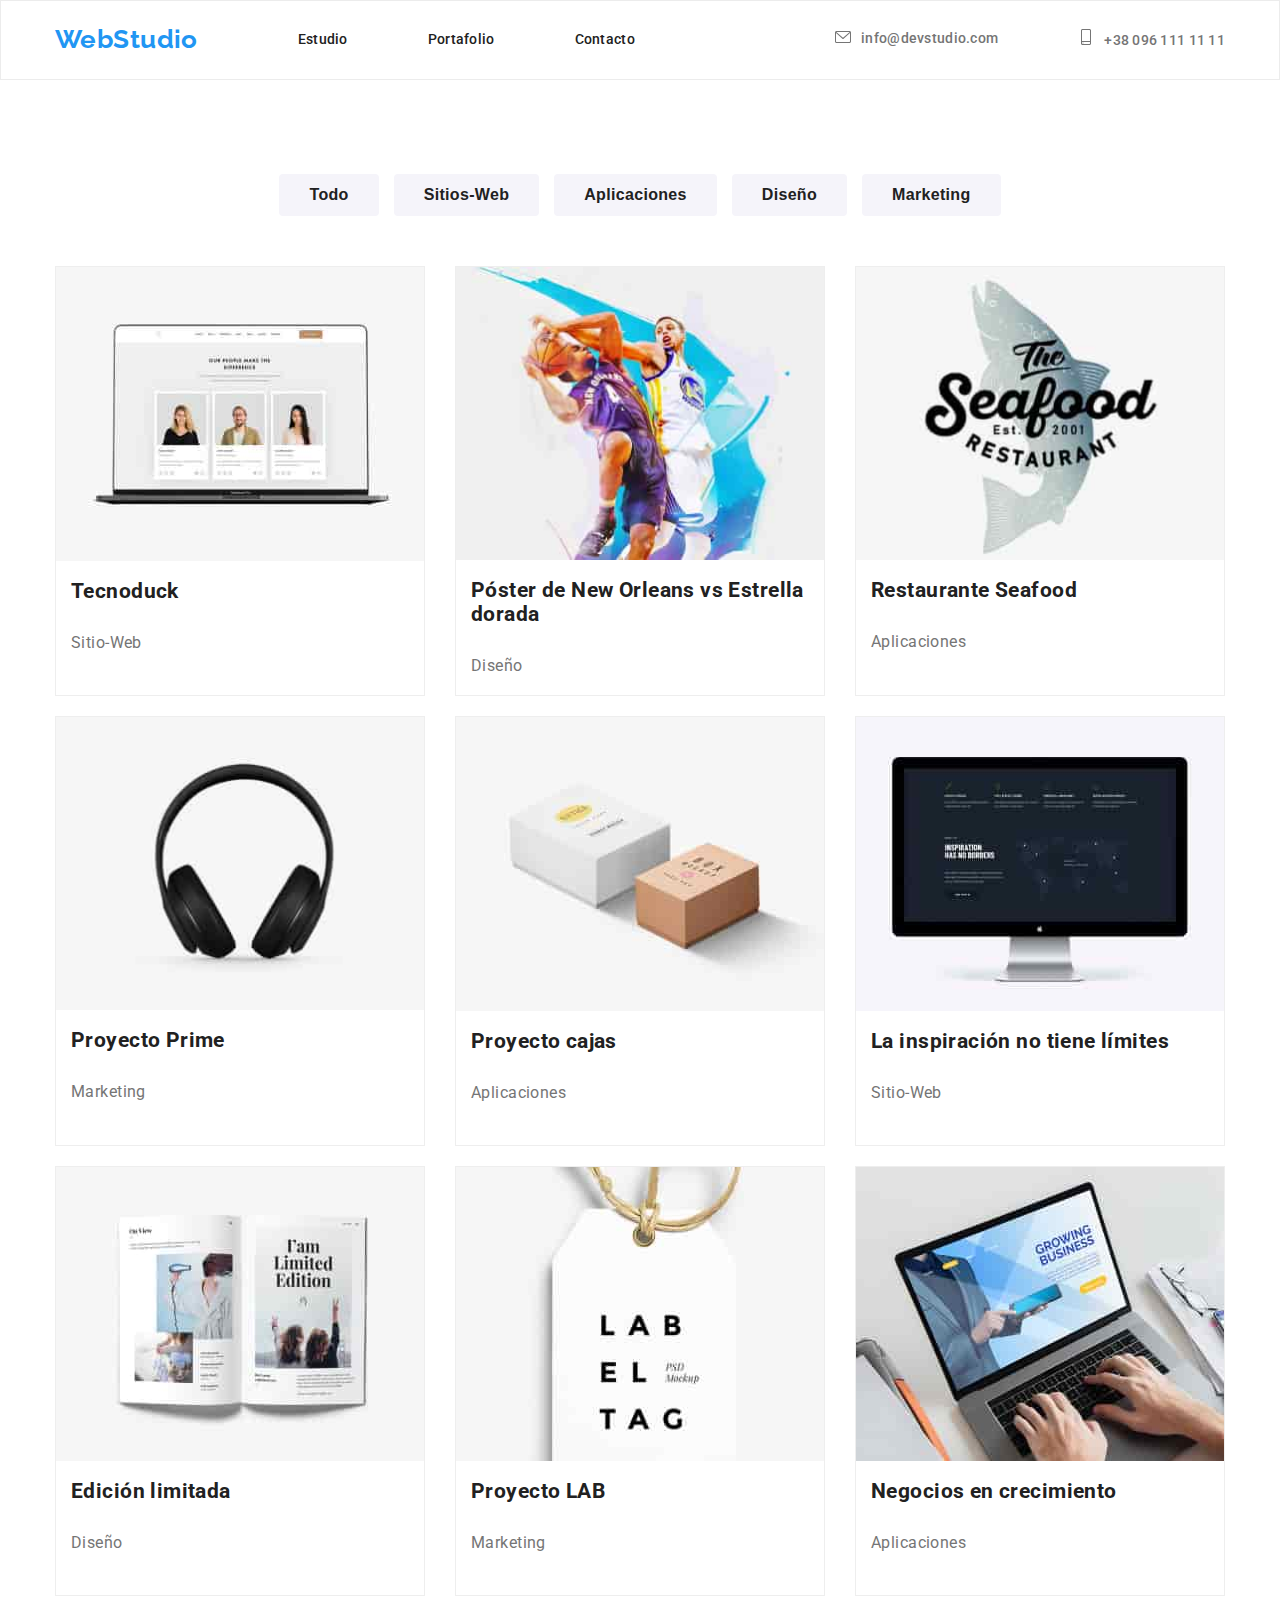
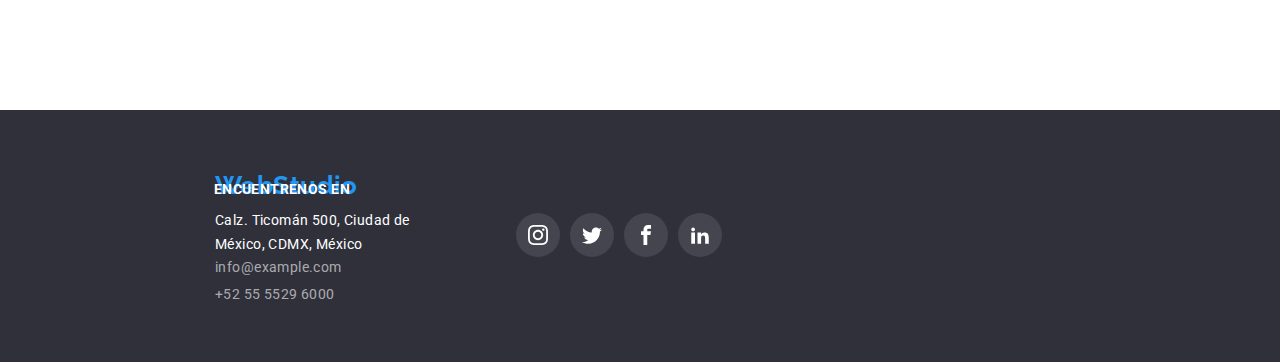
==== portfolio.html @ a0af21d0 "Update 1" ====
<!DOCTYPE html>
<html lang="en">

<head>
  <meta charset="UTF-8">
  <meta http-equiv="X-UA-Compatible" content="IE=edge">
  <meta name="viewport" content="width=device-width, initial-scale=1.0">
  <title>WebStudio</title>
  <link rel="stylesheet" href="./css/styles.css">
  <link rel="stylesheet" href="node_modules/modern-normalize/modern-normalize.css">

</head>

<body>
    <!-- Header section -->
    <header class="page-header">
      <div class="container">
        <nav>
          <!-- Logo  -->
          <a class="logo" href="./index.html">WebStudio</a>
          <!-- menu  -->
          <ul class="nav-menu list">
            <li><a class="page current" href="./index.html">Estudio</a></li>
            <li><a class="page" href="./portfolio.html">Portafolio</a></li>
            <li><a class="page" href="">Contacto</a></li>
          </ul>
        </nav>
        <!-- contacts  -->
        <ul class="contacts-menu list">
          <li><svg width="16" height="12" viewBox="0 0 16 12" fill="none" xmlns="http://www.w3.org/2000/svg">
            <path d="M14.5 0H1.50001C0.672854 0 0 0.672853 0 1.50001V10.5C0 11.3271 0.672854 12 1.50001 12H14.5C15.3271 12 16 11.3271 16 10.5V1.50001C16 0.672853 15.3271 0 14.5 0ZM14.5 0.999994C14.5679 0.999994 14.6325 1.01409 14.6916 1.0387L8 6.83838L1.30833 1.0387C1.36742 1.01412 1.43204 0.999994 1.49998 0.999994H14.5ZM14.5 11H1.50001C1.22414 11 0.999996 10.7759 0.999996 10.5V2.09521L7.67236 7.87792C7.76661 7.95944 7.8833 7.99999 8 7.99999C8.1167 7.99999 8.23339 7.95948 8.32764 7.87792L15 2.09521V10.5C15 10.7759 14.7759 11 14.5 11Z" fill="#757575"/>
            </svg><a class="item" href="#">info@devstudio.com</a></li>
          <li><svg width="10" height="16" viewBox="0 0 10 16" fill="none" xmlns="http://www.w3.org/2000/svg">
            <path d="M8.5 0H1.5C0.672848 0 0 0.672848 0 1.5V14.5C0 15.3272 0.672848 16 1.5 16H8.5C9.32715 16 10 15.3272 10 14.5V1.5C10 0.672848 9.32715 0 8.5 0ZM1.5 1H8.5C8.77588 1 9 1.22412 9 1.5V12H1V1.5C1 1.22412 1.22412 1 1.5 1ZM8.5 15H1.5C1.22412 15 1 14.7759 1 14.5V13H9V14.5C9 14.7759 8.77588 15 8.5 15Z" fill="#757575"/>
            <path d="M2.35355 13.7389C2.54882 13.9213 2.54882 14.2169 2.35355 14.3992C2.15828 14.5816 1.84172 14.5816 1.64645 14.3992C1.45118 14.2169 1.45118 13.9213 1.64645 13.7389C1.84172 13.5566 2.15828 13.5566 2.35355 13.7389Z" fill="#757575"/>
            </svg><a class="item" href="#">+38 096 111 11 11</a></li>
        </ul>
      </div>
    </header>
  </header>

  <main>
    <section class="section portfolio">
      <div class="container">
        <!-- Menu tabs  -->
        <ul class="menu  list">
          <li><button class="button" type="button">Todo</button></li>
          <li><button class="button" type="button">Sitios-web</button></li>
          <li><button class="button" type="button">Aplicaciones</button></li>
          <li><button class="button" type="button">Diseño</button></li>
          <li><button class="button" type="button">Marketing</button></li>
        </ul>

        <!-- card list  -->
        <ul class="list cards">
          <li>
            <a href="#" class="link">
              <div class="card-img">
              <img class="image" src="./images/tecnoduck.jpg" alt="TecnoCrack website" width="370">
              <div class="card-animation">
                Tecnoduck es una plataforma de distribución de coronavirus 
                de última generación. Las compañías usan esta plataforma para 
                el espionaje digital y los ataques a los servidores seguros de la competencia.
              </div>
            </div>
              <h2 class="portfolio-title">Tecnoduck</h2>
              <p class="portfolio-text">Sitio-Web</p>
            </a>
          </li>

          <li>
            <a href="#" class="link">
              <img src="./images/poster.jpg" alt="Poster New Orlean vs Golden Star" width="100%">
              <h2 class="portfolio-title">Póster de New Orleans vs Estrella dorada</h2>
              <p class="portfolio-text">Diseño</p>
            </a>
          </li>

          <li>
            <a href="#" class="link">
              <img src="./images/restaurant_seafood.jpg" alt="Seafood Restaurant App" width="100%">
              <h2 class="portfolio-title">Restaurante Seafood</h2>
              <p class="portfolio-text">Aplicaciones</p>
            </a>
          </li>

          <li>
            <a href="#" class="link">
              <img src="./images/project_prime.jpg" alt="Project Prime Marketing" width="100%">
              <h2 class="portfolio-title">Proyecto Prime</h2>
              <p class="portfolio-text">Marketing</p>
            </a>
          </li>

          <li>
            <a href="#" class="link">
              <img src="./images/project_boxes.jpg" alt="Project Boxes App" width="370">
              <h2 class="portfolio-title">Proyecto cajas</h2>
              <p class="portfolio-text">Aplicaciones</p>
            </a>
          </li>

          <li>
            <a href="#" class="link">
              <img src="./images/web_site.jpg" alt="Inspiration has no Borders" width="370">
              <h2 class="portfolio-title">La inspiración no tiene límites</h2>
              <p class="portfolio-text">Sitio-Web</p>
            </a>
          </li>

          <li>
            <a href="#" class="link">
              <img src="./images/limited_edition.jpg" alt="Limited Edition Design" width="370">
              <h2 class="portfolio-title">Edición limitada</h2>
              <p class="portfolio-text">Diseño</p>
            </a>
          </li>

          <li>
            <a href="#" class="link">
              <img src="./images/project_lab.jpg" alt="Project LAB MArketing" width="370">
              <h2 class="portfolio-title">Proyecto LAB</h2>
              <p class="portfolio-text">Marketing</p>
            </a>
          </li>

          <li>
            <a href="#" class="link">
              <img src="./images/growing_business.jpg" alt="Growing Bussines App" width="370">
              <h2 class="portfolio-title">Negocios en crecimiento</h2>
              <p class="portfolio-text">Aplicaciones</p>
            </a>
          </li>
        </ul>
      </div>

    </section>
  </main>

  <footer>
    <div class="container">
      <a class="logo" href="">WebStudio</a>
      <address>
        <ul>
          <li>
            <a class="direction" href="#" target="_blank" rel="noopener noreferrer"> Calz. Ticomán 500, Ciudad de <br />
              México, CDMX, México</a>
          </li>
          <li>
            <a class="contact" href="mailto:info@devstudio.com">info@example.com</a>
          </li>
          <li>
            <a class="contact" href="tel:380961111111">+52 55 5529 6000</a>
          </li>
        </ul>
      </address>
    </div>
    <div class="container">
      <p class="paragraph-footer-two">ENCUENTRENOS EN</p>
      <ul class="footer-icons footer-icons-two">
        <!-- icon instagram -->
        <li class="icons">
          <svg version="1.1" xmlns="http://www.w3.org/2000/svg" width="20" height="20" viewBox="0 0 32 32"> 
          <path d="M16 2.881c4.275 0 4.781 0.019 6.462 0.094 1.563 0.069 2.406 0.331 2.969 0.55 0.744 0.288 1.281 0.638 1.837 1.194 0.563 0.563 0.906 1.094 1.2 1.838 0.219 0.563 0.481 1.412 0.55 2.969 0.075 1.688 0.094 2.194 0.094 6.463s-0.019 4.781-0.094 6.463c-0.069 1.563-0.331 2.406-0.55 2.969-0.288 0.744-0.637 1.281-1.194 1.837-0.563 0.563-1.094 0.906-1.837 1.2-0.563 0.219-1.413 0.481-2.969 0.55-1.688 0.075-2.194 0.094-6.463 0.094s-4.781-0.019-6.463-0.094c-1.563-0.069-2.406-0.331-2.969-0.55-0.744-0.288-1.281-0.637-1.838-1.194-0.563-0.563-0.906-1.094-1.2-1.837-0.219-0.563-0.481-1.413-0.55-2.969-0.075-1.688-0.094-2.194-0.094-6.463s0.019-4.781 0.094-6.463c0.069-1.563 0.331-2.406 0.55-2.969 0.288-0.744 0.638-1.281 1.194-1.838 0.563-0.563 1.094-0.906 1.838-1.2 0.563-0.219 1.412-0.481 2.969-0.55 1.681-0.075 2.188-0.094 6.463-0.094zM16 0c-4.344 0-4.887 0.019-6.594 0.094-1.7 0.075-2.869 0.35-3.881 0.744-1.056 0.412-1.95 0.956-2.837 1.85-0.894 0.888-1.438 1.781-1.85 2.831-0.394 1.019-0.669 2.181-0.744 3.881-0.075 1.713-0.094 2.256-0.094 6.6s0.019 4.887 0.094 6.594c0.075 1.7 0.35 2.869 0.744 3.881 0.413 1.056 0.956 1.95 1.85 2.837 0.887 0.887 1.781 1.438 2.831 1.844 1.019 0.394 2.181 0.669 3.881 0.744 1.706 0.075 2.25 0.094 6.594 0.094s4.888-0.019 6.594-0.094c1.7-0.075 2.869-0.35 3.881-0.744 1.050-0.406 1.944-0.956 2.831-1.844s1.438-1.781 1.844-2.831c0.394-1.019 0.669-2.181 0.744-3.881 0.075-1.706 0.094-2.25 0.094-6.594s-0.019-4.887-0.094-6.594c-0.075-1.7-0.35-2.869-0.744-3.881-0.394-1.063-0.938-1.956-1.831-2.844-0.887-0.887-1.781-1.438-2.831-1.844-1.019-0.394-2.181-0.669-3.881-0.744-1.712-0.081-2.256-0.1-6.6-0.1v0z"></path>
          <path d="M16 7.781c-4.537 0-8.219 3.681-8.219 8.219s3.681 8.219 8.219 8.219 8.219-3.681 8.219-8.219c0-4.537-3.681-8.219-8.219-8.219zM16 21.331c-2.944 0-5.331-2.387-5.331-5.331s2.387-5.331 5.331-5.331c2.944 0 5.331 2.387 5.331 5.331s-2.387 5.331-5.331 5.331z"></path>
          <path d="M26.462 7.456c0 1.060-0.859 1.919-1.919 1.919s-1.919-0.859-1.919-1.919c0-1.060 0.859-1.919 1.919-1.919s1.919 0.859 1.919 1.919z"></path>
          </svg>
        </li>
          <!-- icon twitter -->
        <li class="icons">
          <svg version="1.1" xmlns="http://www.w3.org/2000/svg" width="20" height="20" viewBox="0 0 32 32">
          <path d="M32 7.075c-1.175 0.525-2.444 0.875-3.769 1.031 1.356-0.813 2.394-2.1 2.887-3.631-1.269 0.75-2.675 1.3-4.169 1.594-1.2-1.275-2.906-2.069-4.794-2.069-3.625 0-6.563 2.938-6.563 6.563 0 0.512 0.056 1.012 0.169 1.494-5.456-0.275-10.294-2.888-13.531-6.862-0.563 0.969-0.887 2.1-0.887 3.3 0 2.275 1.156 4.287 2.919 5.463-1.075-0.031-2.087-0.331-2.975-0.819 0 0.025 0 0.056 0 0.081 0 3.181 2.263 5.838 5.269 6.437-0.55 0.15-1.131 0.231-1.731 0.231-0.425 0-0.831-0.044-1.237-0.119 0.838 2.606 3.263 4.506 6.131 4.563-2.25 1.762-5.075 2.813-8.156 2.813-0.531 0-1.050-0.031-1.569-0.094 2.913 1.869 6.362 2.95 10.069 2.95 12.075 0 18.681-10.006 18.681-18.681 0-0.287-0.006-0.569-0.019-0.85 1.281-0.919 2.394-2.075 3.275-3.394z"></path>
          </svg>
          </li>
          <!-- icon facebook -->
        <li class="icons">
          <svg version="1.1" xmlns="http://www.w3.org/2000/svg" width="20" height="20" viewBox="0 0 32 32">
          <path d="M19 6h5v-6h-5c-3.86 0-7 3.14-7 7v3h-4v6h4v16h6v-16h5l1-6h-6v-3c0-0.542 0.458-1 1-1z"></path>
          </svg>
        </li>
         <!-- icon linkedin -->
         <li class="icons">
          <svg version="1.1" xmlns="http://www.w3.org/2000/svg" width="20" height="20" viewBox="0 0 32 32">
          <path d="M12 12h5.535v2.837h0.079c0.77-1.381 2.655-2.837 5.464-2.837 5.842 0 6.922 3.637 6.922 8.367v9.633h-5.769v-8.54c0-2.037-0.042-4.657-3.001-4.657-3.005 0-3.463 2.218-3.463 4.509v8.688h-5.767v-18z"></path>
          <path d="M2 12h6v18h-6v-18z"></path>
          <path d="M8 7c0 1.657-1.343 3-3 3s-3-1.343-3-3c0-1.657 1.343-3 3-3s3 1.343 3 3z"></path>
          </svg>  
         </li>
      </ul>
    </div>
  </footer>
</body>

</html>
---- css/styles.css ----
@import url("https://fonts.googleapis.com/css2?family=Raleway:wght@700&display=swap");
@import url("https://fonts.googleapis.com/css2?family=Roboto:wght@400;500;700;900&display=swap");

:root {
  --primary-black-color: #212121;
  --primary-text-color: #757575;
  --primary-white-color: #ffffff;

  --accent-color: #2196f3;
  --background-black: #2f303a;
  --background-gray: #f5f4fa;
  --button-filter: #f5f4fa;
  --button-primary-hover: #188ce8;
  --logo-black: #000000;
  --text-white-opacity: #ffffff99;

  --container-padding: calc((100% - 1200px) / 2);
}
* {
  margin: 0;
  padding: 0;
  box-sizing: border-box;
}
body {
  background-color: var(--primary-white-color);
  color: var(--primary-text-color);
  font-family: "Roboto", sans-serif;
  font-size: 14px;
  letter-spacing: 0.03em;
}
a {
  text-decoration: none;
}
section {
  padding: 94px 0;
}

.logo {
  color: var(--accent-color);
  font-family: "Raleway", sans-serif;
  font-size: 26px;
  font-weight: 700;
  line-height: 1.2;
  text-decoration: none;
}
.logo-black {
  color: var(--logo-black);
}
.logo-white {
  color: var(--primary-white-color);
}
.section > h2 {
  color: var(--primary-black-color);
  font-size: 32px;
  font-weight: 700px;
  padding: 30px 0;
  text-align: center;
}
.no-top-pading {
  padding-top: 0;
}

/* ----------- Header section ----------- */
header {
  height: 80px;
}

header .container {
  display: flex;
  justify-content: space-between;
  align-items: center;

  height: 100%;
}
header .container nav {
  display: flex;
  align-items: center;
  gap: 100px;
}
header .container nav .logo {
  color: var(--accent-color);
  font-family: "Raleway", sans-serif;
  font-size: 26px;
  font-weight: 700;
  line-height: 1.2;
  text-decoration: none;
}
header .container nav .nav-menu {
  display: flex;
  list-style: none;
  gap: 80px;
}
header .container nav .nav-menu .page {
  color: var(--primary-black-color);
  font-weight: 500;
  font-size: 14px;
  line-height: 1.4;

  letter-spacing: 0.02em;
  text-decoration: none;
  text-transform: capitalize;
}

header .container .contacts-menu {
  display: flex;
  list-style: none;
  gap: 80px;
}
header .container .contacts-menu .item {
  color: var(--primary-text-color);
  font-weight: 500;
  font-size: 14px;
  line-height: 1.4;
  letter-spacing: 0.02em;
  text-decoration: none;
  align-items: center;
  gap: 5px;
}
header .container .contacts-menu svg {
  width: 16px; 
  margin-right: 10px;
 }
 header .container .contacts-menu :hover svg path {
  fill: var(--accent-color); 
 }
header .container nav .nav-menu .page:hover,
header .container nav .nav-menu .page:focus,
header .container .contacts-menu .item:hover,
header .container .contacts-menu .item:focus {
  color: var(--accent-color);
}

header {
  border: 1px solid #ececec;
}
/* ----------- Section soluciones eficaces para su negocio ----------- */
.hero {
  background-color: var(--primary-black-color);
  padding: 200px var(--container-padding);
  background: linear-gradient(#2f303a66, #2f303a66),
    url("../images/background_image.jpg");
    background-repeat: no-repeat;
  width: 1600px;
  height: 600px;
  text-align: center;
}
.hero .hero-title {
  /* width: 500px;
  margin: 20px auto;
  color: var(--primary-white-color);
  font-size: 44px;
  text-transform: uppercase;
  letter-spacing: 0.06em; */
  color: #ffffff;
  font-weight: 900;
  font-size: 44px;
  line-height: 1.3;
  text-align: center;
  letter-spacing: 0.06em;
  text-transform: uppercase;
  position: absolute;
  width: 696px;
  height: 120px;
  left: 448px;
  top: 280px;
}

.button-primary {
  background-color: var(--accent-color);
  color: var(--primary-white-color);
  font-size: 16px;
  font-weight: 700;
  position: absolute;
  width: 200px;
  height: 50px;
  left: 666px;
  top: 430px;
  border: none;
  outline: none;
  border-radius: 4px;
}
.button-primary:hover {
  background-color: var(--button-primary-hover);
  cursor: pointer;
}
.container {
  padding: 0 15px;
  max-width: 1200px;
  margin: 0 auto;
}

.backdrop {
  background: rgba(0, 0, 0, 0.2);
  position: fixed;
  top: 0;
  bottom: 0;
  height: 0;
  right: 0;
  height: 100%;
  width: 100%;
  display: flex;
  align-items: center;
  justify-content: center;
}

.is-hidden {
  visibility: hidden;
  opacity: 0;
  pointer-events: none;
}

/* -------- formulario ---------*/

.text-form {
font-size: 20px;
line-height: 23px;
text-align: center;
letter-spacing: 0.03em;
color: #212121;
margin-bottom: 30px;
}

input {
padding: 8px;
}
input:hover{
border-color: var(--accent-color);
}

label {
display: flex;
flex-direction: column;
margin-bottom: 8px;
text-align:left;
margin-left: 41px;
margin-right: 39px ;
}

.checkbox {
flex-direction: row;
padding: 10px;
}
.checkbox input{
padding-right: 10px;
}
.button-form {
  background-color: var(--accent-color);
  color: var(--primary-white-color);
  font-size: 16px;
  font-weight: 700;
  position: absolute;
  width: 200px;
  height: 50px;
  left: 699px;
  top: 600px;
  border: none;
  outline: none;
  border-radius: 4px;
}
.button-form:hover,
.button-form:focus {
  background-color: #1976d2;
} 

.modal {
  background: #ffffff;
  box-shadow: 0px 1px 3px rgba(0, 0, 0, 0.12), 0px 1px 1px rgba(0, 0, 0, 0.14),
    0px 2px 1px rgba(0, 0, 0, 0.2);
  border-radius: 4px;
  width: 528px;
  height: 581px;
}

.modal .btn-cerrar-modal {
  display: block;
  width: 30px;
  height: 30px;
  display: flex;
  justify-content: center;
  align-items: center;
  border-radius: 30px;
  border: 1px solid rgba(0, 0, 0, 0.1);
  /* text-align: right; */
  margin-top: 8px;
  margin-left: 490px;
}
.modal .btn-cerrar-modal:hover svg path {
  fill: var(--accent-color);
}
/* ----------- section texts ----------- */
.card-set div {
  height: 120px;
  display: flex;
  align-items: center;
  justify-content: center;
  background-color: var(--button-filter);
  border-radius: 4px;
  margin-bottom: 30px;
}

.benefits .container .benefits-list {
  flex-wrap: wrap;
  align-items: flex-start;
  justify-content: space-between;
  display: flex;
  line-height: 24px;
  letter-spacing: 0.03em;
}
.benefits .container .benefits-list li {
  list-style: none;
  width: 270px;
  
}
.benefits .container .benefits-list li .title {
  height: 50px;
  text-transform: uppercase;
  color: var(--primary-black-color);
}
/*------- Images -------*/

.images-list .container h2 {
  color: var(--primary-black-color);
  font-size: 32px;
  font-weight: 700px;
  padding: 30px 0;
  text-align: center;
  margin-bottom: 30px;
}

.images-list .container ul {
  display: flex;
  align-items: center;
  justify-content: space-between;
  flex-wrap: wrap;
}
.images-list .container ul li {
  list-style: none;
  width: 370px;
}

.images-list .text-background {
  background: rgba(47, 48, 58, 0.8);
  position: absolute;
  top: 1543px;
  width: 370px;
  height: 70px;

  font-weight: 700;
  font-size: 14px;
  line-height: 16px;
  text-align: center;
  letter-spacing: 0.03em;
  color: #FFFFFF;
  padding: 27px;
  
}
/*----------- section equipo de trabajo -----------*/
.team-section {
  background-color: var(--background-gray);
}
.border {
  width: 270px;
  height: 428px;
  box-shadow: 0px 1px 3px rgba(0, 0, 0, 0.12), 0px 1px 1px rgba(0, 0, 0, 0.14),
    0px 2px 1px rgba(0, 0, 0, 0.2);
  border-radius: 0px 0px 4px 4px;
}
.team-section .container h2 {
  color: var(--primary-black-color);
  font-size: 32px;
  font-weight: 700px;
  padding: 30px 0;
  text-align: center;
  margin-bottom: 30px;
}
.team-section .container .team-cards {
  display: flex;
  justify-content: space-between;
  flex-wrap: wrap;
  align-items: flex-end;
}
.team-section .container .team-cards li {
  background-color: var(--primary-white-color);
  text-align: center;
  list-style: none;
}

.team-section .container .team-cards li h3 {
  margin: 20px 0 10px 0;
  color: var(--primary-black-color);
}
.team-section .container .team-cards li p {
  margin-bottom: 30px;
  font-size: 16px;
}

/* ---- icons ----*/
.team-section .container .team-cards li ul {
  display: flex;
  gap: 7px;
  margin-left: 20px;
}
.team-section .container .team-cards li ul li {
  display: block;
  width: 44px;
  height: 44px;
  display: flex;
  justify-content: center;
  align-items: center;
  border-radius: 25px;
}
.team-section .container .team-cards li ul li:hover svg path {
  fill: #ffffff;
}

.team-section .container .team-cards li ul li:hover {
  background-color: var(--accent-color);
}
.team-section .container .team-cards li ul li svg {
  width: 44px;
}
.team-section .container .team-cards li ul li svg path {
  fill: #AFB1B8;;
}

/* ---- ---- ---- section clientes regulares ---- ---- ----*/

.section-logos ul {
  display: flex;
  align-items: center;
  justify-content:space-between;
  flex-wrap: wrap;
  text-align: center;
  
}
.section-logos .item-logos .logos {
  list-style: none;
  width: 170px;

  border: 1px solid #AFB1B8;
  border-radius: 4px;
  width: 170px;
  height: 81px;
}
.section-logos .item-logos .logos svg{
margin-top: 15px;
}
.section-logos .item-logos .logos:hover {
  border: 1px solid var(--accent-color);
}
.section-logos .item-logos .logos:hover svg path{
  fill: var(--accent-color);
}

.section-logos h2 {
  color: var(--primary-black-color);
  font-size: 36px;
  font-weight: 700px;
  text-align: center;
  margin-bottom: 20px;
}

/*----------- Portafolio section -----------*/

.portfolio .menu li button:hover  {
  color: var(--primary-white-color);
  background-color: var(--accent-color);
  cursor: pointer;
  box-shadow: 0px 3px 1px rgba(0, 0, 0, 0.1), 0px 1px 2px rgba(0, 0, 0, 0.08), 0px 2px 2px rgba(0, 0, 0, 0.12);
}

.portfolio .menu {
  display: flex;
  align-items: center;
  justify-content: center;
  gap: 15px;
  margin-bottom: 50px;
  list-style: none;
}
.portfolio .menu li button {
  border: none;
  outline: none;
  color: var(--primary-black-color);

  font-weight: 700;
  font-size: 16px;
  line-height: 1.4;
  letter-spacing: 0.02em;
  padding: 10px 30px;

  text-decoration: none;
  text-transform: capitalize;
  background: #F5F4FA;
  border-radius: 4px;
}

.portfolio .cards {
  justify-content: space-between;
  flex-wrap: wrap;

  display: flex;
  list-style-type: none;
}
.portfolio .cards li {
  margin-bottom: 20px;
  width: 360px;
  width: 370px;
  height: 430px;
  border: 1px solid #eeeeee;
  overflow: hidden;
  cursor: pointer;
  flex-wrap: wrap;
}

.portfolio .cards li:hover {
  box-shadow: 0px 1px 1px rgba(0, 0, 0, 0.12), 0px 4px 4px rgba(0, 0, 0, 0.06),
  1px 4px 6px rgba(0, 0, 0, 0.16);
}

.portfolio .cards li a h2 {
  color: var(--primary-black-color);
  padding: 15px;
}
.portfolio .cards li a p {
  color: var(--primary-text-color);
  font-size: 16px;
  padding: 15px;
}
.card-animation {
  position: absolute;
  top: 0;
  height: 294px;
  width: 370px;
  background: rgba(33, 150, 243, 0.9);
  padding: 63px 24px;
  font-weight: 400;
  font-size: 18px;
  line-height: 28px;
  letter-spacing: 0.03em;
  color: #ffffff;

  transform: translateY(105%);
  transition: transform 250ms ease;
  transition-timing-function: cubic-bezier(0.4, 0, 0.2, 1);
}
.card-img:hover .card-animation{
  transform: translateY(0%); 
}
 .card-img {
position: relative;
overflow: hidden;
} 





/*----------- footer section ----------- */
footer {
  padding-top: 60px;
  background-color: var(--background-black) ;
  width: 1600px;
  height: 252px;
}
footer .container address ul {
  list-style: none;
  margin-top: 6px;
}
footer .container address .direction {
  color: #ffffff;
  font-family: 'Roboto';
  font-style: normal;
  font-weight: 400;
  line-height: 24px;
  letter-spacing: 0.03em;
  font-weight: 400;
  font-size: 14px;
  }
footer .container address .contact {
  display: block;
  color: var(--text-white-opacity);
  font-style: normal;
  font-weight: 400;
  font-size: 14px;
  line-height: 1.71;
  text-decoration: none;
  padding: 0px 0px 3px;
}
footer .container address .contact:hover {
  color: var(--primary-white-color);
}
/* icons footer */
.container .footer-icons {
  display: flex;
  justify-content: center;
  flex-wrap: wrap;
  align-items: center;
  gap: 10px;
  width: 300px;

  position: absolute;
  width: 206px;
  height: 80px;
  left: 516px;
  top: 2899px;
}

.container .footer-icons .icons {
  display: block;
  width: 44px;
  height: 44px;

  background: rgba(255, 255, 255, 0.1);
  display: flex;
  justify-content: center;
  align-items: center;
  border-radius: 25px;
}
.container .footer-icons .icons:hover {
background-color: var(--accent-color);
}

.container .footer-icons .icons svg{
fill: #ffffff;
}
footer .paragraph-footer {
position: absolute;
top: 2888px;
right: 930px;
font-weight: 700;
font-size: 14px;
line-height: 16px;
letter-spacing: 0.03em;
text-transform: uppercase;
color: #ffffff;
}

.container .footer-icons-two {
  display: flex;
  justify-content: center;
  flex-wrap: wrap;
  align-items: center;
  gap: 10px;
  width: 300px;

  position: absolute;
  width: 206px;
  height: 80px;
  left: 516px;
  top: 1795px;
}

footer .paragraph-footer-two {
  position: absolute;
  top: 1781px;
  right: 930px;
  font-weight: 700;
  font-size: 14px;
  line-height: 16px;
  letter-spacing: 0.03em;
  text-transform: uppercase;
  color: #ffffff;
  /* margin-bottom: 100px; */
  }
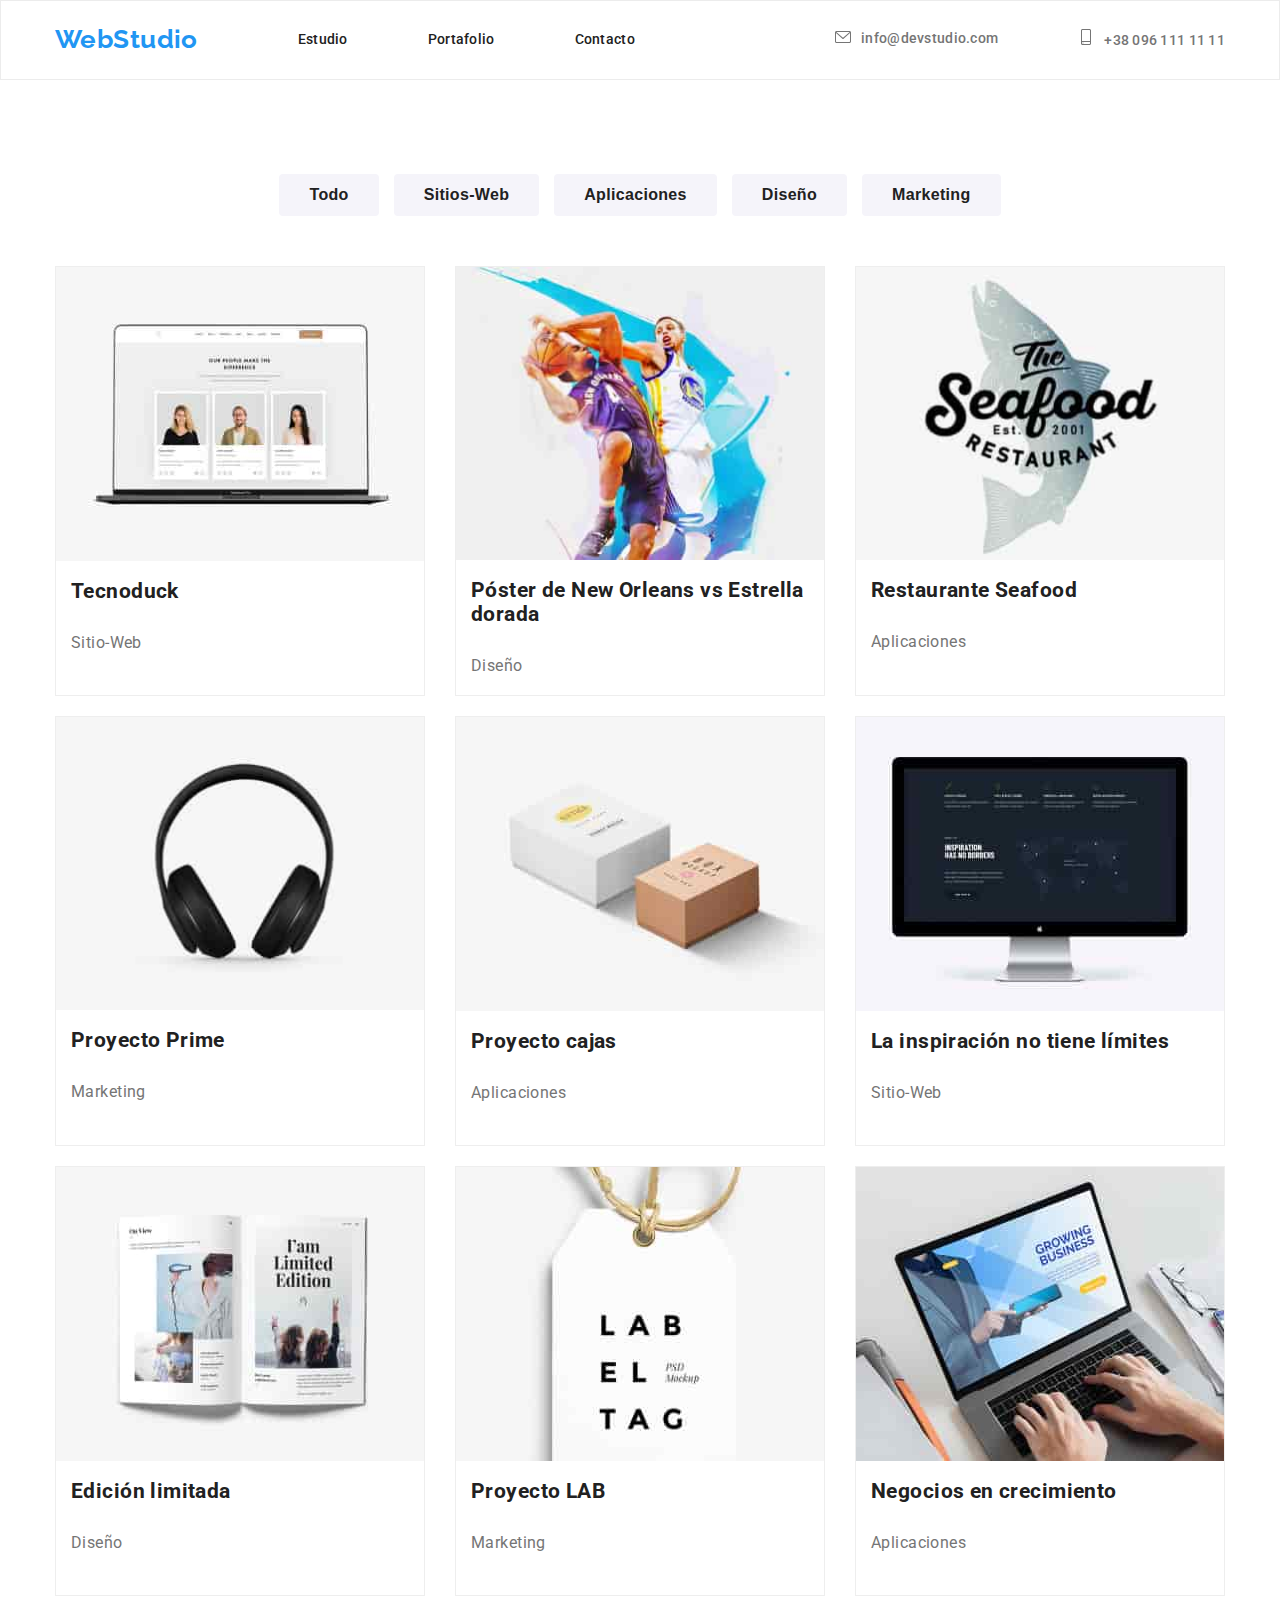
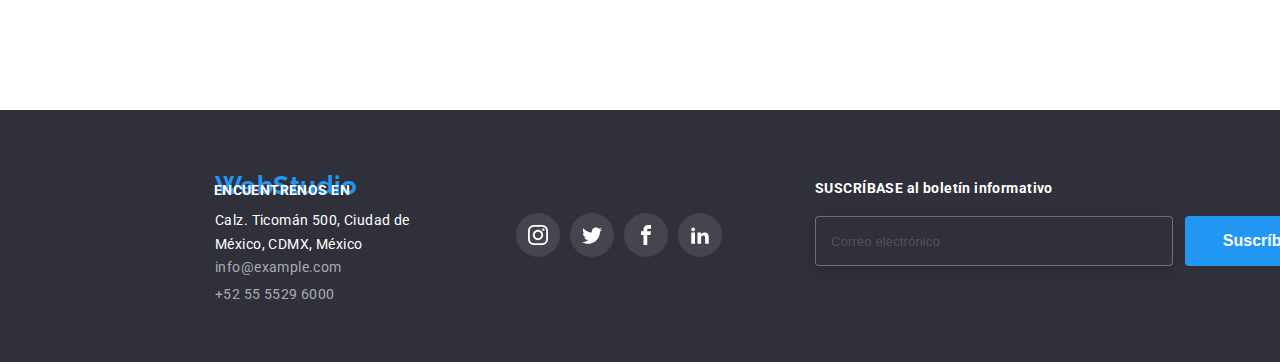
==== commit f91d559f: "Update 4" ====
--- a/portfolio.html
+++ b/portfolio.html
@@ -70,7 +70,12 @@
 
           <li>
             <a href="#" class="link">
+              <div class="card-img">
               <img src="./images/poster.jpg" alt="Poster New Orlean vs Golden Star" width="100%">
+              <div class="card-animation">
+                
+              </div>
+            </div>
               <h2 class="portfolio-title">Póster de New Orleans vs Estrella dorada</h2>
               <p class="portfolio-text">Diseño</p>
             </a>
@@ -78,7 +83,12 @@
 
           <li>
             <a href="#" class="link">
+              <div class="card-img">
               <img src="./images/restaurant_seafood.jpg" alt="Seafood Restaurant App" width="100%">
+              <div class="card-animation">
+      
+              </div>
+            </div>
               <h2 class="portfolio-title">Restaurante Seafood</h2>
               <p class="portfolio-text">Aplicaciones</p>
             </a>
@@ -86,7 +96,12 @@
 
           <li>
             <a href="#" class="link">
+              <div class="card-img">
               <img src="./images/project_prime.jpg" alt="Project Prime Marketing" width="100%">
+              <div class="card-animation">
+                
+              </div>
+            </div>
               <h2 class="portfolio-title">Proyecto Prime</h2>
               <p class="portfolio-text">Marketing</p>
             </a>
@@ -94,7 +109,12 @@
 
           <li>
             <a href="#" class="link">
+              <div class="card-img">
               <img src="./images/project_boxes.jpg" alt="Project Boxes App" width="370">
+              <div class="card-animation">
+                
+              </div>
+            </div>
               <h2 class="portfolio-title">Proyecto cajas</h2>
               <p class="portfolio-text">Aplicaciones</p>
             </a>
@@ -102,7 +122,12 @@
 
           <li>
             <a href="#" class="link">
+              <div class="card-img">
               <img src="./images/web_site.jpg" alt="Inspiration has no Borders" width="370">
+              <div class="card-animation">
+                
+              </div>
+            </div>
               <h2 class="portfolio-title">La inspiración no tiene límites</h2>
               <p class="portfolio-text">Sitio-Web</p>
             </a>
@@ -110,7 +135,12 @@
 
           <li>
             <a href="#" class="link">
+              <div class="card-img">
               <img src="./images/limited_edition.jpg" alt="Limited Edition Design" width="370">
+              <div class="card-animation">
+                
+              </div>
+            </div>
               <h2 class="portfolio-title">Edición limitada</h2>
               <p class="portfolio-text">Diseño</p>
             </a>
@@ -118,7 +148,12 @@
 
           <li>
             <a href="#" class="link">
+              <div class="card-img">
               <img src="./images/project_lab.jpg" alt="Project LAB MArketing" width="370">
+              <div class="card-animation">
+                
+              </div>
+            </div>
               <h2 class="portfolio-title">Proyecto LAB</h2>
               <p class="portfolio-text">Marketing</p>
             </a>
@@ -126,7 +161,12 @@
 
           <li>
             <a href="#" class="link">
+              <div class="card-img">
               <img src="./images/growing_business.jpg" alt="Growing Bussines App" width="370">
+              <div class="card-animation">
+                
+              </div>
+            </div>
               <h2 class="portfolio-title">Negocios en crecimiento</h2>
               <p class="portfolio-text">Aplicaciones</p>
             </a>
@@ -188,6 +228,19 @@
          </li>
       </ul>
     </div>
+    <form class="form-footer">
+      <label class="footer-label">
+        SUSCRÍBASE al boletín informativo 
+          <input class="input-footer" type="email" name="email" placeholder="Correo electrónico" id="email"/>             
+      </label>
+    
+      <button class="button-footer-form" type="submit">Suscríbase</button>
+      <svg class="message-icon" width="24" height="24"> 
+        <use
+          href="./images/sprite SVG/icons.svg#icon-subscribe">
+        </use>
+      </svg>
+    </form>
   </footer>
 </body>
 
--- a/css/styles.css
+++ b/css/styles.css
@@ -189,6 +189,8 @@
   margin: 0 auto;
 }
 
+/* -------- ventana modal ---------*/
+
 .backdrop {
   background: rgba(0, 0, 0, 0.2);
   position: fixed;
@@ -209,59 +211,6 @@
   pointer-events: none;
 }
 
-/* -------- formulario ---------*/
-
-.text-form {
-font-size: 20px;
-line-height: 23px;
-text-align: center;
-letter-spacing: 0.03em;
-color: #212121;
-margin-bottom: 30px;
-}
-
-input {
-padding: 8px;
-}
-input:hover{
-border-color: var(--accent-color);
-}
-
-label {
-display: flex;
-flex-direction: column;
-margin-bottom: 8px;
-text-align:left;
-margin-left: 41px;
-margin-right: 39px ;
-}
-
-.checkbox {
-flex-direction: row;
-padding: 10px;
-}
-.checkbox input{
-padding-right: 10px;
-}
-.button-form {
-  background-color: var(--accent-color);
-  color: var(--primary-white-color);
-  font-size: 16px;
-  font-weight: 700;
-  position: absolute;
-  width: 200px;
-  height: 50px;
-  left: 699px;
-  top: 600px;
-  border: none;
-  outline: none;
-  border-radius: 4px;
-}
-.button-form:hover,
-.button-form:focus {
-  background-color: #1976d2;
-} 
-
 .modal {
   background: #ffffff;
   box-shadow: 0px 1px 3px rgba(0, 0, 0, 0.12), 0px 1px 1px rgba(0, 0, 0, 0.14),
@@ -286,7 +235,131 @@
 }
 .modal .btn-cerrar-modal:hover svg path {
   fill: var(--accent-color);
-}
+  cursor: pointer;
+}
+
+/* -------- formulario ---------*/
+
+.text-form {
+font-size: 20px;
+line-height: 23px;
+text-align: center;
+letter-spacing: 0.03em;
+color: #212121;
+margin-bottom: 15px;
+}
+
+/* label {
+display: flex;
+flex-direction: column;
+text-align:left;
+margin-left: 41px;
+margin-right: 39px ;
+font-size: 12px;
+} */
+
+.label {
+display: flex;
+flex-direction: column;
+text-align:left;
+margin-left: 41px;
+margin-right: 39px ;
+font-size: 12px;
+padding-bottom: 10px;
+gap: 4px;
+}
+.modal-form-input {
+padding-left: 40px;
+width: 448px;
+height: 40px;
+border: 1px solid rgba(33, 33, 33, 0.2);
+border-radius: 4px;
+}
+
+.modal-form-input:hover, .modal-form-input:focus {
+ border: 1px solid var(--accent-color);
+ cursor: pointer;
+}
+
+.modal-input .modal-form-input:hover + .modal-svg-icon,
+.modal-input .modal-form-input:focus + .modal-svg-icon{
+fill: var(--accent-color);
+
+ }
+
+.modal-input {
+  position: relative;
+}
+.modal-svg-icon {
+position: absolute;
+bottom: 11px;
+left: 15px;
+fill: var(--primary-black-color);
+}
+
+.comments-modal {
+width: 448px;
+height: 120px;
+padding: 12px 16px 12px 16px;
+font-family: Roboto;
+font-size: 12px;
+line-height: 14px;
+color: rgba(117, 117, 117, 0.5);
+border: 1px solid rgba(33, 33, 33, 0.2);
+border-radius: 4px;
+resize: none;
+}
+.comments-modal:hover, .modal-form-input:focus {
+  border: 1px solid var(--accent-color);
+  cursor: pointer;
+ }
+
+::placeholder {
+  color: rgba(117, 117, 117, 0.5);
+}
+
+.checkbox {
+display: flex;
+flex-direction: row;
+justify-content: space-between;
+height: 24px;
+width: 400px;
+font-size: 14px;
+line-height: 24px;
+text-align: left;
+margin-top: 10px;
+margin-left: 47px;
+}
+
+.input-checkbox {
+position: relative;
+width: 16px;
+height: 15px;
+top: 4px;
+left: 8px;
+}
+
+.button-form {
+  background-color: var(--accent-color);
+  color: var(--primary-white-color);
+  font-size: 16px;
+  font-weight: 700;
+  position: absolute;
+  width: 200px;
+  height: 50px;
+  left: 699px;
+  top: 587px;
+  border: none;
+  outline: none;
+  border-radius: 4px;
+  cursor: pointer;
+}
+.button-form:hover,
+.button-form:focus {
+  background-color:#188CE8;;
+  box-shadow: 0px 4px 4px rgba(0, 0, 0, 0.15);
+} 
+
 /* ----------- section texts ----------- */
 .card-set div {
   height: 120px;
@@ -602,7 +675,7 @@
   width: 206px;
   height: 80px;
   left: 516px;
-  top: 2899px;
+  top: 2872px;
 }
 
 .container .footer-icons .icons {
@@ -625,7 +698,7 @@
 }
 footer .paragraph-footer {
 position: absolute;
-top: 2888px;
+top: 2860px;
 right: 930px;
 font-weight: 700;
 font-size: 14px;
@@ -652,7 +725,7 @@
 
 footer .paragraph-footer-two {
   position: absolute;
-  top: 1781px;
+  top: 1782px;
   right: 930px;
   font-weight: 700;
   font-size: 14px;
@@ -661,4 +734,105 @@
   text-transform: uppercase;
   color: #ffffff;
   /* margin-bottom: 100px; */
-  }+  }
+
+  /* ----- formulario footer ------*/
+
+  .label-footer {
+  display: flex;
+  flex-direction: column;
+  font-weight: 700;
+  font-size: 14px;
+  line-height: 16px;
+  letter-spacing: 0.03em;
+  color: #ffffff;
+  gap: 17px;
+  position: absolute;
+  left: 815px;
+  top: 2861px;
+  }
+
+ .input-footer {
+  width: 358px;
+  height: 50px;
+  background-color: var(--background-black);
+  border: 1px solid rgba(255, 255, 255, 0.3);
+  filter: drop-shadow(0px 4px 4px rgba(0, 0, 0, 0.15));
+  border-radius: 4px;
+  padding: 16px 15px;
+  position: relative; 
+ }
+
+  .button-form-footer {
+  background-color: var(--accent-color);
+  color: var(--primary-white-color);
+  font-weight: 700;
+  font-size: 16px;
+  line-height: 30px;
+  padding-right: 39px;
+  position: absolute;
+  width: 200px;
+  height: 50px;
+  left: 1185px;
+  top: 2894px;
+  border: none;
+  outline: none;
+  border-radius: 4px;
+  cursor: pointer;
+  }
+  .button-form-footer:hover,
+  .button-form-footer:focus {
+  background-color:#188CE8;;
+  box-shadow: 0px 4px 4px rgba(0, 0, 0, 0.15);
+  } 
+
+  .icon-message {
+  position: absolute;
+  top: 2907px;
+  left: 1330px;
+  }
+
+  /* portafolio */
+
+  .footer-label {
+    display: flex;
+    flex-direction: column;
+    font-weight: 700;
+    font-size: 14px;
+    line-height: 16px;
+    letter-spacing: 0.03em;
+    color: #ffffff;
+    gap: 20px;
+    position: absolute;
+    left: 815px;
+    top: 1780px;
+    }
+
+  .button-footer-form {
+    background-color: var(--accent-color);
+    color: var(--primary-white-color);
+    font-weight: 700;
+    font-size: 16px;
+    line-height: 30px;
+    padding-right: 39px;
+    position: absolute;
+    width: 200px;
+    height: 50px;
+    left: 1185px;
+    top: 1816px;
+    border: none;
+    outline: none;
+    border-radius: 4px;
+    cursor: pointer;
+    }
+    .button-form-footer:hover,
+    .button-form-footer:focus {
+    background-color:#188CE8;;
+    box-shadow: 0px 4px 4px rgba(0, 0, 0, 0.15);
+    } 
+  
+    .message-icon {
+    position: absolute;
+    top: 1828px;
+    left: 1330px;
+    }